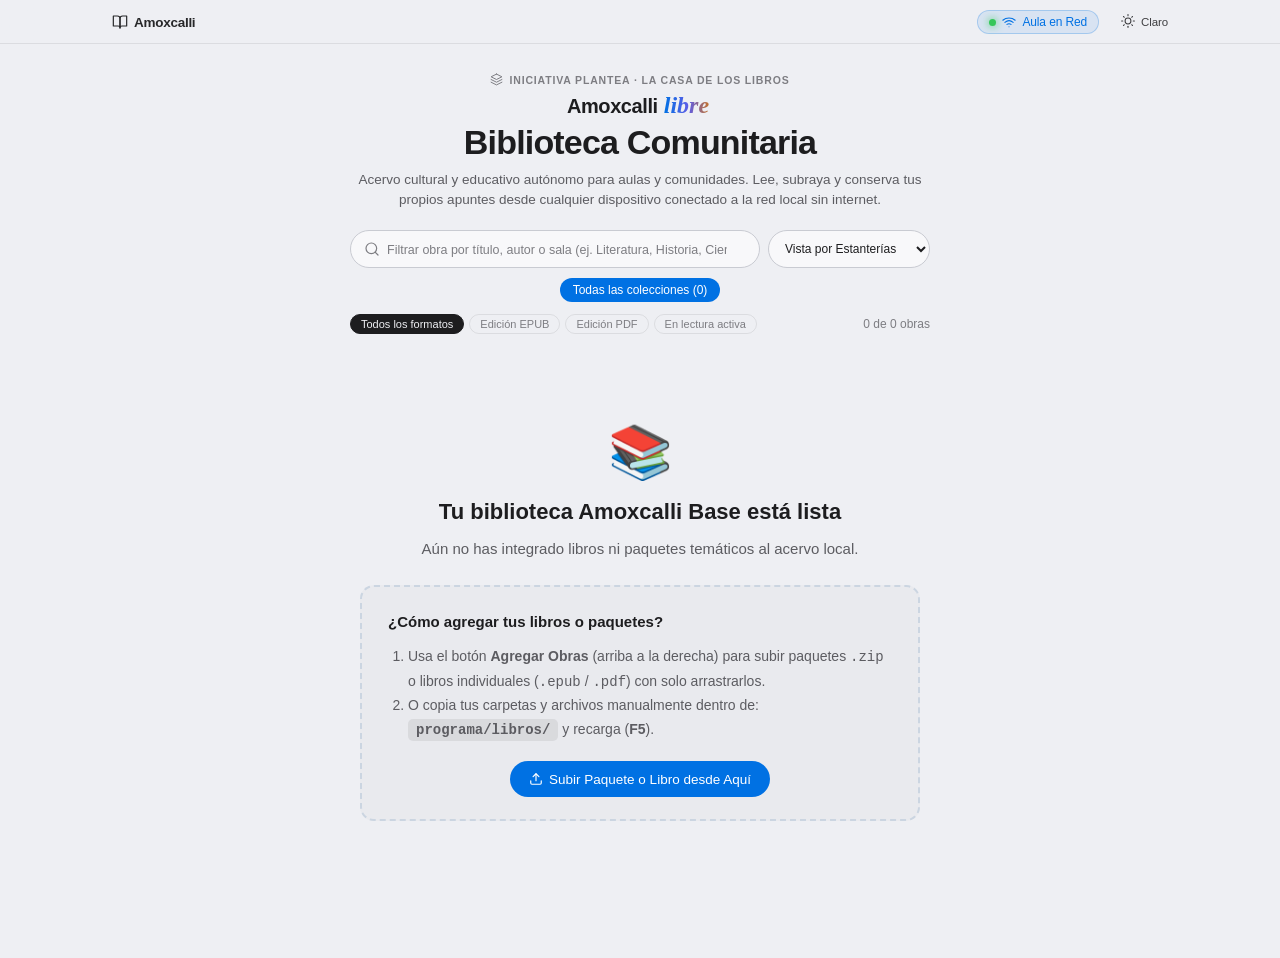
==== amoxcalli_base/programa/index.html @ e2c6e6ca "Inicializa Amoxcalli Base v1.2 con catalogo de 11 paquetes y 132 portadas" ====
<!DOCTYPE html>
<html lang="es" data-theme="light">
<head>
  <meta charset="UTF-8" />
  <meta name="viewport" content="width=device-width, initial-scale=1.0, viewport-fit=cover" />
  <title>Amoxcalli Libre — La Casa de los Libros · Iniciativa Plantea</title>
  <link rel="stylesheet" href="css/style.css" />
</head>
<body>

  <!-- Barra Superior Minimalista 44px (Ecosistema Visual Celer Libre) -->
  <header class="apple-global-nav">
    <div class="global-nav-inner">
      <div class="nav-left">
        <a href="index.html" class="nav-item nav-brand-logo" title="Amoxcalli Libre · La Casa de los Libros">
          <svg width="16" height="16" viewBox="0 0 24 24" fill="none" stroke="currentColor" stroke-width="1.8" stroke-linecap="round" stroke-linejoin="round">
            <path d="M2 3h6a4 4 0 0 1 4 4v14a3 3 0 0 0-3-3H2z"></path>
            <path d="M22 3h-6a4 4 0 0 0-4 4v14a3 3 0 0 1 3-3h7z"></path>
          </svg>
          <span>Amoxcalli</span>
        </a>
      </div>

      <div class="nav-right">
        <!-- Botón de Administración de Acervo (Exclusivo en Computadora del Maestro) -->
        <button id="btn-admin-acervo" class="nav-item nav-pill-admin" style="display: none;" title="Administrar e integrar libros o paquetes al acervo">
          <svg width="13" height="13" viewBox="0 0 24 24" fill="none" stroke="currentColor" stroke-width="2.2" stroke-linecap="round" stroke-linejoin="round">
            <line x1="12" y1="5" x2="12" y2="19"></line>
            <line x1="5" y1="12" x2="19" y2="12"></line>
          </svg>
          <span>Agregar Obras</span>
        </button>

        <!-- Píldora de Red de Aula Activa -->
        <button id="btn-compartir-lan" class="nav-item nav-pill-lan" title="Conectar celulares de alumnos por red Wi-Fi local">
          <span class="pulse-dot"></span>
          <svg width="14" height="14" viewBox="0 0 24 24" fill="none" stroke="currentColor" stroke-width="1.8" stroke-linecap="round" stroke-linejoin="round">
            <path d="M5 12.55a11 11 0 0 1 14.08 0"></path>
            <path d="M1.42 9a16 16 0 0 1 21.16 0"></path>
            <path d="M8.53 16.11a6 6 0 0 1 6.95 0"></path>
            <line x1="12" y1="20" x2="12.01" y2="20"></line>
          </svg>
          <span id="lan-ip-display">Aula en Red</span>
        </button>

        <!-- Selector de Ambiente (Claro / Códice / Oscuro) -->
        <button class="nav-item" id="btn-ciclar-tema-home" title="Alternar ambiente visual (Claro / Códice Cálido / Oscuro)">
          <span id="icono-tema-home"></span>
          <span id="texto-tema-home" style="font-size: 11.5px;">Claro</span>
        </button>
      </div>
    </div>
  </header>

  <main class="library-container">
    <!-- Encabezado Editorial Unificado con Celer Libre + Identidad Cultural -->
    <header class="library-header">
      <div class="library-cultural-kicker">
        <svg width="13" height="13" viewBox="0 0 24 24" fill="none" stroke="currentColor" stroke-width="1.8" stroke-linecap="round" stroke-linejoin="round">
          <polygon points="12 2 2 7 12 12 22 7 12 2"></polygon>
          <polyline points="2 17 12 22 22 17"></polyline>
          <polyline points="2 12 12 17 22 12"></polyline>
        </svg>
        <span>Iniciativa Plantea · La Casa de los Libros</span>
      </div>
      <div class="library-lockup">
        <span class="library-brand">Amoxcalli</span>
        <span class="library-script">libre</span>
      </div>
      <h1 class="library-headline">Biblioteca Comunitaria</h1>
      <p class="library-subline">
        Acervo cultural y educativo autónomo para aulas y comunidades. Lee, subraya y conserva tus propios apuntes desde cualquier dispositivo conectado a la red local sin internet.
      </p>
    </header>

    <!-- Barra de Búsqueda y Salas Culturales -->
    <section class="library-controls">
      <div class="search-row">
        <div class="library-search-box">
          <span class="library-search-icon">
            <svg width="16" height="16" viewBox="0 0 24 24" fill="none" stroke="currentColor" stroke-width="1.8" stroke-linecap="round" stroke-linejoin="round">
              <circle cx="11" cy="11" r="8"></circle>
              <line x1="21" y1="21" x2="16.65" y2="16.65"></line>
            </svg>
          </span>
          <input
            type="text"
            id="input-busqueda"
            class="library-search-input"
            placeholder="Filtrar obra por título, autor o sala (ej. Literatura, Historia, Ciencia, Filosofía)..."
            autocomplete="off"
          />
          <button id="btn-limpiar-busqueda" class="search-clear-btn" title="Limpiar búsqueda">
            <svg width="10" height="10" viewBox="0 0 24 24" fill="none" stroke="currentColor" stroke-width="2.5" stroke-linecap="round" stroke-linejoin="round">
              <line x1="18" y1="6" x2="6" y2="18"></line>
              <line x1="6" y1="6" x2="18" y2="18"></line>
            </svg>
          </button>
        </div>

        <select id="select-orden" class="sort-select" aria-label="Ordenar obras">
          <option value="coleccion">Vista por Estanterías</option>
          <option value="titulo">Ordenar: Título (A–Z)</option>
          <option value="autor">Ordenar: Autor (A–Z)</option>
          <option value="recientes">Leídos recientemente</option>
        </select>
      </div>

      <!-- Píldoras de Salas Culturales -->
      <div id="barra-colecciones" class="category-pills"></div>

      <!-- Subfiltros por formato y contador -->
      <div class="subfilter-row">
        <div class="format-pills">
          <button class="fmt-pill active" data-filter="todos">Todos los formatos</button>
          <button class="fmt-pill" data-filter="epub">Edición EPUB</button>
          <button class="fmt-pill" data-filter="pdf">Edición PDF</button>
          <button class="fmt-pill" data-filter="leyendo">En lectura activa</button>
        </div>
        <span id="contador-libros" class="shelf-count">Cargando acervo...</span>
      </div>
    </section>

    <!-- Estante de Lectura en Curso -->
    <section id="seccion-continuar" class="continue-section shelf-section">
      <div class="shelf-header">
        <div>
          <h2 class="shelf-title">
            <svg width="18" height="18" viewBox="0 0 24 24" fill="none" stroke="currentColor" stroke-width="1.8" stroke-linecap="round" stroke-linejoin="round">
              <path d="M19 21l-7-5-7 5V5a2 2 0 0 1 2-2h10a2 2 0 0 1 2 2z"></path>
            </svg>
            <span>Continuar Leyendo</span>
          </h2>
          <p class="shelf-subtitle">Retoma tus obras exactamente en la página o capítulo donde te quedaste en este dispositivo.</p>
        </div>
      </div>
      <div id="contenedor-continuar" class="books-grid"></div>
    </section>

    <!-- Estanterías Principales del Acervo -->
    <div id="contenedor-libros"></div>
  </main>

  <!-- Modal Compartir en Aula por Wi-Fi -->
  <div id="modal-compartir" class="modal-overlay">
    <div class="modal-content">
      <div class="modal-header">
        <h3 class="modal-title">
          <svg width="18" height="18" viewBox="0 0 24 24" fill="none" stroke="currentColor" stroke-width="1.8" stroke-linecap="round" stroke-linejoin="round">
            <path d="M5 12.55a11 11 0 0 1 14.08 0"></path>
            <path d="M1.42 9a16 16 0 0 1 21.16 0"></path>
            <path d="M8.53 16.11a6 6 0 0 1 6.95 0"></path>
            <line x1="12" y1="20" x2="12.01" y2="20"></line>
          </svg>
          <span>Servidor de Aula en Red Local</span>
        </h3>
        <button id="modal-close" class="modal-close" aria-label="Cerrar">
          <svg width="14" height="14" viewBox="0 0 24 24" fill="none" stroke="currentColor" stroke-width="2" stroke-linecap="round" stroke-linejoin="round">
            <line x1="18" y1="6" x2="6" y2="18"></line>
            <line x1="6" y1="6" x2="18" y2="18"></line>
          </svg>
        </button>
      </div>

      <p style="font-size: 13.5px; color: var(--text-secondary); margin-bottom: 14px; line-height: 1.5;">
        Cualquier estudiante o compañero conectado a la misma red Wi-Fi puede abrir el navegador de su celular o tableta e ingresar esta dirección:
      </p>

      <div style="background: var(--accent-soft); border: 1px solid var(--accent-border); padding: 16px; border-radius: 14px; text-align: center; margin-bottom: 16px;">
        <div id="modal-lan-url" style="font-size: 19px; font-weight: 600; font-family: ui-monospace, SFMono-Regular, Menlo, monospace; color: var(--accent); margin-bottom: 12px; word-break: break-all;">
          http://192.168.1.X:8080
        </div>
        <div style="display: flex; justify-content: center; margin-bottom: 12px;">
          <div id="modal-lan-qr" style="background: #ffffff; padding: 10px; border-radius: 12px; display: inline-flex; align-items: center; justify-content: center; box-shadow: 0 2px 8px rgba(0, 0, 0, 0.06); border: 1px solid rgba(0, 0, 0, 0.04); min-width: 140px; min-height: 140px; line-height: 0;"></div>
        </div>
        <button id="btn-copiar-url" class="sf-btn primary" style="height: 32px; padding: 0 16px;">
          <svg width="13" height="13" viewBox="0 0 24 24" fill="none" stroke="currentColor" stroke-width="1.8" stroke-linecap="round" stroke-linejoin="round">
            <rect x="9" y="9" width="13" height="13" rx="2" ry="2"></rect>
            <path d="M5 15H4a2 2 0 0 1-2-2V4a2 2 0 0 1 2-2h9a2 2 0 0 1 2 2v1"></path>
          </svg>
          <span>Copiar dirección de red</span>
        </button>
      </div>

      <div style="font-size: 12.5px; color: var(--text-secondary); line-height: 1.6;">
        <p style="font-weight: 600; color: var(--text-primary); margin-bottom: 4px;">Ventajas de Amoxcalli en comunidad:</p>
        <ul style="padding-left: 18px;">
          <li><strong>Cero consumo de datos móviles:</strong> Funciona 100% en la red local sin internet.</li>
          <li><strong>Subrayado independiente:</strong> 30 alumnos pueden leer y subrayar el mismo libro simultáneamente desde su propio celular.</li>
          <li><strong>Escalable a cientos de obras:</strong> Copia archivos <code>.epub</code> y <code>.pdf</code> en la carpeta <code>libros/</code> y recarga la página.</li>
        </ul>
      </div>
    </div>
  </div>

  <!-- Modal Administrar Acervo (Integrar Paquetes y Libros) -->
  <div id="modal-admin-acervo" class="modal-overlay">
    <div class="modal-content modal-admin-content">
      <div class="modal-header">
        <h3 class="modal-title">
          <svg width="18" height="18" viewBox="0 0 24 24" fill="none" stroke="currentColor" stroke-width="1.8" stroke-linecap="round" stroke-linejoin="round">
            <path d="M21 16V8a2 2 0 0 0-1-1.73l-7-4a2 2 0 0 0-2 0l-7 4A2 2 0 0 0 3 8v8a2 2 0 0 0 1 1.73l7 4a2 2 0 0 0 2 0l7-4A2 2 0 0 0 21 16z"></path>
            <polyline points="3.27 6.96 12 12.01 20.73 6.96"></polyline>
            <line x1="12" y1="22.08" x2="12" y2="12"></line>
          </svg>
          <span>Administrar Acervo de Amoxcalli</span>
        </h3>
        <button id="modal-admin-close" class="modal-close" aria-label="Cerrar">
          <svg width="14" height="14" viewBox="0 0 24 24" fill="none" stroke="currentColor" stroke-width="2" stroke-linecap="round" stroke-linejoin="round">
            <line x1="18" y1="6" x2="6" y2="18"></line>
            <line x1="6" y1="6" x2="18" y2="18"></line>
          </svg>
        </button>
      </div>

      <!-- Selector de Pestañas del Modal -->
      <div class="admin-tabs">
        <button class="admin-tab active" data-tab="tab-paquete">
          <span>📦 Integrar Paquete (.zip)</span>
        </button>
        <button class="admin-tab" data-tab="tab-individual">
          <span>📄 Subir Libro (.epub / .pdf)</span>
        </button>
        <button class="admin-tab" data-tab="tab-gestionar">
          <span>🗂️ Salas del Acervo</span>
        </button>
      </div>

      <!-- Mensaje de Estado / Alerta -->
      <div id="admin-status-box" class="admin-status-box" style="display: none;"></div>

      <!-- Pestaña 1: Subir Paquete Temático (.zip) -->
      <div id="tab-paquete" class="admin-tab-pane active">
        <p class="admin-tab-desc">
          Arrastra o selecciona el archivo <strong>.zip</strong> de cualquier paquete temático descargado (ej. <em>Paquete_01_Ciencia_Fisica_y_Cosmos.zip</em>). Amoxcalli lo descomprimirá y clasificará automáticamente en el acervo.
        </p>

        <div id="dropzone-paquete" class="admin-dropzone">
          <input type="file" id="file-paquete" accept=".zip" class="admin-file-hidden" />
          <div class="dropzone-icon">
            <svg width="38" height="38" viewBox="0 0 24 24" fill="none" stroke="currentColor" stroke-width="1.6" stroke-linecap="round" stroke-linejoin="round">
              <path d="M21 15v4a2 2 0 0 1-2 2H5a2 2 0 0 1-2-2v-4"></path>
              <polyline points="17 8 12 3 7 8"></polyline>
              <line x1="12" y1="3" x2="12" y2="15"></line>
            </svg>
          </div>
          <div class="dropzone-text">
            <strong>Arrastra tu paquete .zip aquí</strong>
            <span>o haz clic para buscarlo en tu computadora</span>
          </div>
          <div id="dropzone-paquete-info" class="dropzone-selected-info" style="display: none;"></div>
        </div>

        <div style="display: flex; justify-content: flex-end; margin-top: 16px;">
          <button id="btn-subir-paquete" class="sf-btn primary" disabled>
            <span>Integrar Paquete al Acervo</span>
          </button>
        </div>
      </div>

      <!-- Pestaña 2: Subir Libro Individual (.epub / .pdf) -->
      <div id="tab-individual" class="admin-tab-pane">
        <p class="admin-tab-desc">
          Agrega obras individuales en formato <strong>.epub</strong> o documentos en <strong>.pdf</strong>. Puedes asociarlas a una sala existente o inaugurar una nueva sala temática.
        </p>

        <div class="admin-form-group">
          <label class="admin-label">1. Archivo del libro (.epub o .pdf):</label>
          <input type="file" id="file-libro" accept=".epub,.pdf" class="admin-input-file" />
        </div>

        <div class="admin-form-group">
          <label class="admin-label">2. Portada acompañante (opcional, .jpg o .png):</label>
          <input type="file" id="file-portada" accept=".jpg,.jpeg,.png,.webp" class="admin-input-file" />
        </div>

        <div class="admin-form-group">
          <label class="admin-label">3. Asignar a Sala Temática:</label>
          <select id="select-sala-destino" class="admin-select">
            <option value="Acervo General">Acervo General</option>
            <option value="__NUEVA__">➕ Crear nueva sala temática...</option>
          </select>
          <input
            type="text"
            id="input-nueva-sala"
            class="admin-text-input"
            placeholder="Nombre de la nueva sala (ej. 07_Historia_de_Mexico)..."
            style="display: none; margin-top: 8px;"
          />
        </div>

        <div style="display: flex; justify-content: flex-end; margin-top: 16px;">
          <button id="btn-subir-libro" class="sf-btn primary" disabled>
            <span>Agregar Libro al Acervo</span>
          </button>
        </div>
      </div>

      <!-- Pestaña 3: Gestionar Salas y Retirar Obras -->
      <div id="tab-gestionar" class="admin-tab-pane">
        <p class="admin-tab-desc">
          Salas temáticas instaladas en este servidor local. Puedes retirar obras individuales o salas completas sin tocar archivos del sistema.
        </p>
        <div id="lista-gestion-salas" class="admin-salas-list">
          <div style="text-align: center; color: var(--text-tertiary); padding: 20px;">Cargando salas...</div>
        </div>
      </div>
    </div>
  </div>

  <div id="toast-global" class="toast-notice"></div>

  <script src="js/qrcode.min.js"></script>
  <script src="js/app.js"></script>
</body>
</html>
---- amoxcalli_base/programa/css/style.css ----
/* ============================================================================
   AMOXCALLI LIBRE · SISTEMA DE DISEÑO UNIFICADO CON CELER LIBRE
   Estética Apple Books & Apple HIG + Identidad Cultural "La Casa de los Libros"
   - Global Nav de 44px con translucidez (Frosted Glass / Vibrancy)
   - Tipografía San Francisco (UI) + New York / Georgia (Títulos y Lectura)
   - Iconografía 100% vectorial de línea fina (1.75px / 1.8px) — Cero emojis
   - Tres ambientes: Piedra Claro (#eeeff3), Códice Cálido (#efe8d8) y Oscuro OLED (#000000)
   ============================================================================ */

:root,
[data-theme="light"] {
  --bg-page: #eeeff3;
  --bg-workspace: #e6e7ec;
  --bg-card: #f8f8fa;
  --bg-card-hover: #ffffff;
  --bg-paper: #f7f7fa;
  --bg-shelf: #e4e5ea;
  --bg-nav: rgba(238, 239, 243, 0.85);
  --bg-sidebar: rgba(236, 237, 242, 0.90);
  --border-hairline: rgba(0, 0, 0, 0.08);
  --border-input: #c9cbd2;
  --text-primary: #1d1d1f;
  --text-secondary: #5c5c61;
  --text-tertiary: #7d7d82;
  --accent: #0071e3;
  --accent-hover: #0077ed;
  --accent-soft: rgba(0, 113, 227, 0.09);
  --accent-border: rgba(0, 113, 227, 0.24);
  --cultural-gold: #b45309;
  --card-shadow: 0 4px 18px rgba(0, 0, 0, 0.04);
  --card-shadow-hover: 0 12px 32px rgba(0, 0, 0, 0.08);
  --paper-shadow: 0 4px 20px rgba(0, 0, 0, 0.035), 0 24px 60px rgba(0, 0, 0, 0.045);
  --neon-yellow: #ffe600;
  --neon-green: #39ff14;
  --neon-pink: #ff007f;
  --spring: cubic-bezier(0.22, 1, 0.36, 1);
  --font-sans: -apple-system, BlinkMacSystemFont, "SF Pro Display", "SF Pro Text", "Inter", "Helvetica Neue", Arial, sans-serif;
  --font-serif: "New York", "Iowan Old Style", "Charter", "Georgia", serif;
}

/* Tema Códice Cálido (Identidad Cultural Amoxcalli / Apple Books Sepia) */
[data-theme="sepia"] {
  --bg-page: #efe8d8;
  --bg-workspace: #e8dfcc;
  --bg-card: #fbf7ee;
  --bg-card-hover: #fffdf9;
  --bg-paper: #fbf7ee;
  --bg-shelf: #e5dcc8;
  --bg-nav: rgba(239, 232, 216, 0.86);
  --bg-sidebar: rgba(244, 238, 225, 0.92);
  --border-hairline: rgba(60, 42, 20, 0.095);
  --border-input: #d5c8b4;
  --text-primary: #2c241b;
  --text-secondary: #6e5f4f;
  --text-tertiary: #8c7b68;
  --accent: #b45309;
  --accent-hover: #92400e;
  --accent-soft: rgba(180, 83, 9, 0.11);
  --accent-border: rgba(180, 83, 9, 0.28);
  --card-shadow: 0 4px 18px rgba(60, 42, 20, 0.05);
  --card-shadow-hover: 0 12px 30px rgba(60, 42, 20, 0.10);
  --paper-shadow: 0 4px 20px rgba(60, 42, 20, 0.05), 0 24px 60px rgba(60, 42, 20, 0.06);
}

/* Tema Oscuro OLED (Idéntico a Celer Libre Dark Mode) */
[data-theme="dark"] {
  --bg-page: #000000;
  --bg-workspace: #000000;
  --bg-card: #151517;
  --bg-card-hover: #1d1d20;
  --bg-paper: #151517;
  --bg-shelf: #111113;
  --bg-nav: rgba(18, 18, 20, 0.84);
  --bg-sidebar: rgba(22, 22, 24, 0.90);
  --border-hairline: rgba(255, 255, 255, 0.095);
  --border-input: #3a3a3c;
  --text-primary: #f5f5f7;
  --text-secondary: #a1a1a6;
  --text-tertiary: #6e6e73;
  --accent: #0071e3;
  --accent-hover: #2997ff;
  --accent-soft: rgba(41, 151, 255, 0.14);
  --accent-border: rgba(41, 151, 255, 0.32);
  --card-shadow: 0 6px 24px rgba(0, 0, 0, 0.48);
  --card-shadow-hover: 0 14px 36px rgba(0, 0, 0, 0.72);
  --paper-shadow: 0 8px 32px rgba(0, 0, 0, 0.65);
}

* {
  box-sizing: border-box;
  margin: 0;
  padding: 0;
  -webkit-tap-highlight-color: transparent;
}

html, body {
  min-height: 100%;
  background-color: var(--bg-page);
  color: var(--text-primary);
  font-family: var(--font-sans);
  -webkit-font-smoothing: antialiased;
  -moz-osx-font-smoothing: grayscale;
  transition: background-color 0.28s var(--spring), color 0.28s var(--spring);
}

svg {
  flex-shrink: 0;
}

/* ============================================================================
   1. BARRA SUPERIOR MINIMALISTA DE 44PX (APPLE GLOBAL NAV)
   ============================================================================ */
.apple-global-nav {
  position: sticky;
  top: 0;
  left: 0;
  right: 0;
  height: 44px;
  background: var(--bg-nav);
  backdrop-filter: saturate(180%) blur(20px);
  -webkit-backdrop-filter: saturate(180%) blur(20px);
  z-index: 100;
  border-bottom: 1px solid var(--border-hairline);
}

.global-nav-inner {
  max-width: 1120px;
  height: 44px;
  margin: 0 auto;
  padding: 0 24px;
  display: flex;
  align-items: center;
  justify-content: space-between;
  gap: 12px;
}

.nav-left,
.nav-right {
  display: flex;
  align-items: center;
  gap: 14px;
}

.nav-item {
  font-size: 12px;
  font-weight: 400;
  letter-spacing: -0.01em;
  color: var(--text-primary);
  opacity: 0.84;
  text-decoration: none;
  background: none;
  border: none;
  cursor: pointer;
  padding: 5px 8px;
  border-radius: 999px;
  transition: opacity 0.18s ease, background-color 0.18s ease;
  font-family: inherit;
  display: inline-flex;
  align-items: center;
  gap: 6px;
}

.nav-item:hover {
  opacity: 1;
  background: rgba(120, 120, 128, 0.09);
}

.nav-brand-logo {
  font-size: 13.5px;
  font-weight: 600;
  opacity: 0.95;
  letter-spacing: -0.02em;
}

.nav-pill-lan {
  background: var(--accent-soft);
  color: var(--accent);
  border: 1px solid var(--accent-border);
  font-weight: 500;
  padding: 4px 11px;
  opacity: 1;
}

.nav-pill-lan:hover {
  background: var(--accent);
  color: #ffffff;
}

.pulse-dot {
  width: 7px;
  height: 7px;
  background-color: #34c759;
  border-radius: 50%;
  box-shadow: 0 0 8px #34c759;
  display: inline-block;
}

/* ============================================================================
   2. ENCABEZADO EDITORIAL DE BIBLIOTECA (ESTILO CELER LIBRE + CULTURA)
   ============================================================================ */
.library-container {
  max-width: 1120px;
  margin: 0 auto;
  padding: 28px 24px 80px;
}

.library-header {
  text-align: center;
  margin-bottom: 20px;
}

.library-cultural-kicker {
  display: inline-flex;
  align-items: center;
  gap: 6px;
  font-size: 10.5px;
  font-weight: 600;
  letter-spacing: 0.08em;
  text-transform: uppercase;
  color: var(--text-tertiary);
  margin-bottom: 6px;
}

.library-lockup {
  display: flex;
  align-items: baseline;
  justify-content: center;
  gap: 6px;
  margin-bottom: 4px;
}

.library-brand {
  font-size: 20px;
  font-weight: 600;
  letter-spacing: -0.02em;
}

.library-script {
  font-family: "Snell Roundhand", "Apple Chancery", "Georgia", serif;
  font-style: italic;
  font-size: 24px;
  font-weight: 600;
  background: linear-gradient(90deg, #0071e3 0%, #5e5ce6 50%, #d97706 100%);
  -webkit-background-clip: text;
  -webkit-text-fill-color: transparent;
  padding-right: 4px;
}

.library-headline {
  font-size: 34px;
  font-weight: 600;
  letter-spacing: -0.024em;
  line-height: 1.15;
  margin-bottom: 8px;
}

.library-subline {
  font-size: 13.5px;
  color: var(--text-secondary);
  max-width: 580px;
  margin: 0 auto;
  line-height: 1.48;
}

/* ============================================================================
   3. CONTROLES DE BÚSQUEDA COMPACTOS (LOS LIBROS SON LOS PROTAGONISTAS)
   ============================================================================ */
.library-controls {
  max-width: 580px;
  margin: 0 auto 28px;
  display: flex;
  flex-direction: column;
  gap: 10px;
}

.search-row {
  display: flex;
  gap: 8px;
  align-items: center;
}

.library-search-box {
  position: relative;
  flex: 1;
  display: flex;
  align-items: center;
  height: 38px;
  background: var(--bg-card);
  border: 1px solid var(--border-input);
  border-radius: 999px;
  padding: 0 32px 0 36px;
  transition: border-color 0.16s ease, box-shadow 0.16s ease;
}

.library-search-box:focus-within {
  border-color: var(--accent);
  box-shadow: 0 0 0 3px var(--accent-soft);
}

.library-search-icon {
  position: absolute;
  left: 13px;
  color: var(--text-tertiary);
  display: flex;
  align-items: center;
}

.library-search-input {
  width: 100%;
  border: none;
  outline: none;
  background: transparent;
  font-size: 13px;
  color: var(--text-primary);
  font-family: inherit;
}

.library-search-input::placeholder {
  color: var(--text-tertiary);
  font-size: 12.5px;
}

.search-clear-btn {
  position: absolute;
  right: 10px;
  width: 18px;
  height: 18px;
  border-radius: 50%;
  border: none;
  background: var(--text-tertiary);
  color: var(--bg-card);
  display: none;
  align-items: center;
  justify-content: center;
  cursor: pointer;
  padding: 0;
}

.sort-select {
  height: 38px;
  padding: 0 12px;
  border-radius: 999px;
  border: 1px solid var(--border-input);
  background: var(--bg-card);
  color: var(--text-primary);
  font-size: 12px;
  font-weight: 500;
  font-family: inherit;
  outline: none;
  cursor: pointer;
}

.category-pills {
  display: flex;
  flex-wrap: wrap;
  justify-content: center;
  gap: 6px;
}

.cat-pill {
  display: inline-flex;
  align-items: center;
  gap: 5px;
  padding: 4px 12px;
  border-radius: 999px;
  border: 1px solid var(--border-hairline);
  background: var(--bg-card);
  color: var(--text-secondary);
  font-size: 12px;
  font-weight: 500;
  font-family: inherit;
  cursor: pointer;
  transition: all 0.15s var(--spring);
}

.cat-pill:hover {
  color: var(--text-primary);
}

.cat-pill.active {
  background: var(--accent);
  color: #ffffff;
  border-color: transparent;
}

.subfilter-row {
  display: flex;
  align-items: center;
  justify-content: space-between;
  flex-wrap: wrap;
  gap: 8px;
  padding-top: 2px;
}

.format-pills {
  display: flex;
  gap: 5px;
}

.fmt-pill {
  padding: 3px 10px;
  border-radius: 999px;
  border: 1px solid var(--border-hairline);
  background: transparent;
  color: var(--text-tertiary);
  font-size: 11px;
  font-weight: 500;
  font-family: inherit;
  cursor: pointer;
  transition: all 0.15s ease;
}

.fmt-pill.active,
.fmt-pill:hover {
  background: var(--text-primary);
  color: var(--bg-page);
  border-color: var(--text-primary);
}

/* ============================================================================
   4. ESTANTERÍAS Y TARJETAS DE LIBROS (ESTILO APPLE BOOKS DE CELER LIBRE)
   ============================================================================ */
.continue-section {
  margin-bottom: 40px;
  display: none;
}

.continue-section.visible {
  display: block;
}

.shelf-section {
  margin-bottom: 46px;
}

.shelf-header {
  margin-bottom: 18px;
  padding-bottom: 11px;
  border-bottom: 1px solid var(--border-hairline);
  display: flex;
  align-items: baseline;
  justify-content: space-between;
  gap: 12px;
  flex-wrap: wrap;
}

.shelf-title {
  font-size: 21px;
  font-weight: 600;
  letter-spacing: -0.018em;
  color: var(--text-primary);
  display: flex;
  align-items: center;
  gap: 8px;
}

.shelf-subtitle {
  font-size: 13px;
  color: var(--text-secondary);
  margin-top: 2px;
}

.shelf-count {
  font-size: 12px;
  font-weight: 500;
  color: var(--text-tertiary);
}

.books-grid {
  display: grid;
  grid-template-columns: repeat(auto-fill, minmax(210px, 1fr));
  gap: 20px;
}

.book-card {
  background: var(--bg-card);
  border: 1px solid var(--border-hairline);
  border-radius: 16px;
  padding: 14px 14px 12px;
  display: flex;
  flex-direction: column;
  justify-content: space-between;
  gap: 12px;
  box-shadow: var(--card-shadow);
  transition: transform 0.24s var(--spring), box-shadow 0.24s var(--spring), background-color 0.2s ease;
  text-decoration: none;
  color: inherit;
  position: relative;
  overflow: hidden;
}

.book-card:hover {
  transform: translateY(-4px);
  background: var(--bg-card-hover);
  box-shadow: var(--card-shadow-hover);
}

.book-card-main-link {
  text-decoration: none;
  color: inherit;
  display: flex;
  flex-direction: column;
  gap: 12px;
  flex: 1;
}

/* ============================================================================
   PORTADA DE LIBRO (LOS LIBROS COMO PROTAGONISTAS VISUALES)
   ============================================================================ */
.book-cover-wrap {
  position: relative;
  width: 100%;
  aspect-ratio: 1 / 1.40;
  border-radius: 8px;
  overflow: hidden;
  background: var(--bg-shelf);
  box-shadow: 0 4px 16px rgba(0, 0, 0, 0.08), 0 1px 3px rgba(0, 0, 0, 0.05);
  transition: transform 0.26s var(--spring), box-shadow 0.26s var(--spring);
  display: flex;
  align-items: center;
  justify-content: center;
}

[data-theme="dark"] .book-cover-wrap {
  box-shadow: 0 6px 20px rgba(0, 0, 0, 0.65);
}

.book-card:hover .book-cover-wrap {
  transform: translateY(-3px) scale(1.015);
  box-shadow: 0 12px 28px rgba(0, 0, 0, 0.16);
}

[data-theme="dark"] .book-card:hover .book-cover-wrap {
  box-shadow: 0 14px 34px rgba(0, 0, 0, 0.85);
}

/* Sombra y pliegue de lomo de libro encuadernado */
.book-spine-crease {
  position: absolute;
  top: 0;
  left: 0;
  bottom: 0;
  width: 16px;
  background: linear-gradient(
    to right,
    rgba(0, 0, 0, 0.24) 0%,
    rgba(255, 255, 255, 0.12) 10%,
    rgba(0, 0, 0, 0.08) 22%,
    transparent 100%
  );
  pointer-events: none;
  z-index: 5;
}

/* Imagen de portada real (cuando existe) */
.book-cover-img {
  width: 100%;
  height: 100%;
  object-fit: cover;
  display: block;
  z-index: 2;
  opacity: 0;
  transition: opacity 0.25s ease;
}

.book-cover-img.loaded {
  opacity: 1;
}

/* Tapa editorial tipográfica cuando el libro no tiene imagen */
.book-cover-fallback {
  position: absolute;
  inset: 0;
  background: linear-gradient(145deg, var(--bg-card) 0%, var(--bg-shelf) 100%);
  border-left: 5px solid var(--fallback-accent, var(--accent));
  padding: 12px 10px;
  display: flex;
  flex-direction: column;
  justify-content: space-between;
  z-index: 1;
}

.fallback-frame {
  height: 100%;
  border: 1px solid var(--border-hairline);
  border-radius: 4px;
  padding: 10px 8px;
  display: flex;
  flex-direction: column;
  justify-content: space-between;
  text-align: center;
}

.fallback-kicker {
  font-size: 8.5px;
  font-weight: 750;
  letter-spacing: 0.08em;
  text-transform: uppercase;
  color: var(--fallback-accent, var(--accent));
}

.fallback-title {
  font-family: var(--font-serif);
  font-size: 13px;
  font-weight: 600;
  line-height: 1.28;
  color: var(--text-primary);
  display: -webkit-box;
  -webkit-line-clamp: 4;
  -webkit-box-orient: vertical;
  overflow: hidden;
  margin: 4px 0;
}

.fallback-author {
  font-size: 10px;
  color: var(--text-secondary);
  white-space: nowrap;
  overflow: hidden;
  text-overflow: ellipsis;
}

.fallback-ornament {
  color: var(--text-tertiary);
  opacity: 0.4;
  display: flex;
  justify-content: center;
}

/* Información de la Obra debajo de la Portada */
.book-info-wrap {
  display: flex;
  flex-direction: column;
  gap: 5px;
}

.book-badge-row {
  display: flex;
  align-items: center;
  justify-content: space-between;
  gap: 6px;
}

.book-code-badge {
  display: inline-flex;
  align-items: center;
  gap: 4px;
  font-size: 10px;
  font-weight: 700;
  letter-spacing: 0.03em;
  text-transform: uppercase;
  color: var(--spine-color, var(--accent));
  background: var(--accent-soft);
  padding: 2.5px 7px;
  border-radius: 5px;
  white-space: nowrap;
  overflow: hidden;
  text-overflow: ellipsis;
  max-width: 170px;
}

.book-open-arrow {
  color: var(--text-tertiary);
  transition: transform 0.18s ease, color 0.18s ease;
}

.book-card:hover .book-open-arrow {
  transform: translateX(2px);
  color: var(--accent);
}

.book-title {
  font-family: var(--font-serif);
  font-size: 15.5px;
  font-weight: 600;
  line-height: 1.3;
  color: var(--text-primary);
  letter-spacing: -0.01em;
  display: -webkit-box;
  -webkit-line-clamp: 2;
  -webkit-box-orient: vertical;
  overflow: hidden;
}

.book-author {
  font-size: 12px;
  color: var(--text-secondary);
  display: -webkit-box;
  -webkit-line-clamp: 1;
  -webkit-box-orient: vertical;
  overflow: hidden;
}

.reading-progress-pill {
  display: inline-flex;
  align-items: center;
  gap: 4px;
  font-size: 10.5px;
  font-weight: 600;
  color: #28a745;
  background: rgba(52, 199, 89, 0.12);
  padding: 2.5px 7px;
  border-radius: 5px;
  width: fit-content;
  margin-top: 2px;
}

.book-card-footer {
  display: flex;
  align-items: center;
  justify-content: space-between;
  font-size: 11px;
  color: var(--text-tertiary);
  padding-top: 8px;
  border-top: 1px solid var(--border-hairline);
}

.card-download-link {
  display: inline-flex;
  align-items: center;
  gap: 4px;
  color: var(--text-tertiary);
  text-decoration: none;
  font-weight: 500;
  padding: 3px 7px;
  border-radius: 6px;
  transition: color 0.15s ease, background-color 0.15s ease;
}

.card-download-link:hover {
  color: var(--accent);
  background: var(--accent-soft);
}

/* ============================================================================
   5. VISOR DE LECTURA UNIFICADO (ESTILO LIBRO.HTML DE CELER LIBRE)
   ============================================================================ */
.viewer-layout {
  display: flex;
  flex-direction: column;
  height: 100vh;
  overflow: hidden;
  background-color: var(--bg-workspace);
}

.floating-toolbar {
  min-height: 44px;
  padding: 4px 18px;
  background: var(--bg-nav);
  backdrop-filter: saturate(180%) blur(20px);
  -webkit-backdrop-filter: saturate(180%) blur(20px);
  border-bottom: 1px solid var(--border-hairline);
  display: flex;
  align-items: center;
  justify-content: space-between;
  gap: 10px;
  z-index: 60;
  flex-shrink: 0;
  flex-wrap: wrap;
}

.toolbar-left,
.toolbar-right {
  display: flex;
  align-items: center;
  gap: 5px;
  flex-wrap: wrap;
}

.toolbar-center {
  flex: 1;
  text-align: center;
  min-width: 140px;
  padding: 0 8px;
}

.toolbar-book-crumb {
  font-size: 12px;
  font-weight: 500;
  color: var(--text-primary);
  white-space: nowrap;
  overflow: hidden;
  text-overflow: ellipsis;
}

.toolbar-pos-sub {
  font-size: 10.5px;
  color: var(--text-tertiary);
  display: block;
}

/* Botones SF (Estilo Apple Global Nav de Celer Libre) */
.sf-btn {
  display: inline-flex;
  align-items: center;
  justify-content: center;
  gap: 5px;
  height: 29px;
  padding: 0 10px;
  border-radius: 999px;
  border: 1px solid transparent;
  background: transparent;
  color: var(--text-primary);
  font-size: 12px;
  font-weight: 400;
  font-family: inherit;
  cursor: pointer;
  transition: all 0.16s var(--spring);
  user-select: none;
  white-space: nowrap;
  text-decoration: none;
  opacity: 0.86;
}

.sf-btn:hover:not(:disabled) {
  opacity: 1;
  background: rgba(120, 120, 128, 0.11);
}

.sf-btn.primary {
  background: var(--accent);
  color: #ffffff;
  font-weight: 500;
  padding: 0 12px;
  opacity: 1;
}

.sf-btn.primary:hover {
  background: var(--accent-hover);
}

.sf-btn.subtle-outline {
  border-color: var(--border-hairline);
  background: var(--bg-card);
}

/* Paleta Neón Minimalista e Integrada */
.neon-palette {
  display: inline-flex;
  align-items: center;
  gap: 5px;
  background: var(--bg-card);
  padding: 3px 7px;
  border-radius: 999px;
  border: 1px solid var(--border-hairline);
}

.neon-dot {
  width: 16px;
  height: 16px;
  border-radius: 50%;
  border: 1.5px solid transparent;
  cursor: pointer;
  transition: transform 0.15s ease, border-color 0.15s ease;
}

.neon-dot:hover,
.neon-dot.active {
  transform: scale(1.18);
  border-color: var(--text-primary);
}

.neon-dot.yellow { background: var(--neon-yellow); }
.neon-dot.green { background: var(--neon-green); }
.neon-dot.pink { background: var(--neon-pink); }

/* Popover de Apariencia Tipográfica (Aa - Idéntico a Celer Libre) */
.appearance-wrap {
  position: relative;
}

.appearance-popover {
  position: absolute;
  top: 36px;
  right: 0;
  width: 248px;
  background: var(--bg-nav);
  backdrop-filter: saturate(200%) blur(30px);
  -webkit-backdrop-filter: saturate(200%) blur(30px);
  border: 1px solid var(--border-hairline);
  border-radius: 16px;
  padding: 14px;
  box-shadow: 0 16px 40px rgba(0, 0, 0, 0.18);
  display: none;
  flex-direction: column;
  gap: 10px;
  z-index: 120;
}

.appearance-popover.open {
  display: flex;
}

.pop-row {
  display: flex;
  gap: 6px;
}

.pop-seg-btn {
  flex: 1;
  height: 32px;
  border-radius: 8px;
  border: 1px solid var(--border-hairline);
  background: var(--bg-paper);
  color: var(--text-primary);
  font-size: 12px;
  font-weight: 500;
  cursor: pointer;
  font-family: inherit;
  transition: all 0.14s ease;
}

.pop-seg-btn:hover {
  border-color: var(--accent);
}

.theme-swatch-row {
  display: flex;
  gap: 8px;
  justify-content: space-between;
}

.theme-swatch {
  flex: 1;
  height: 34px;
  border-radius: 9px;
  border: 1.5px solid var(--border-hairline);
  cursor: pointer;
  font-size: 11px;
  font-weight: 600;
  font-family: inherit;
  display: flex;
  align-items: center;
  justify-content: center;
}

.theme-swatch.light { background: #ffffff; color: #1d1d1f; }
.theme-swatch.sepia { background: #fbf7ee; color: #2c241b; }
.theme-swatch.dark  { background: #1c1c1e; color: #f5f5f7; }
.theme-swatch.active {
  border-color: var(--accent);
  box-shadow: 0 0 0 2px var(--accent-soft);
}

/* Lienzo de Hoja Editorial */
.viewer-content-area {
  display: flex;
  flex: 1;
  overflow: hidden;
  position: relative;
}

.viewer-frame-container {
  flex: 1;
  height: 100%;
  overflow-y: auto;
  padding: 28px 20px 72px;
  display: flex;
  flex-direction: column;
  align-items: center;
}

.reader-canvas {
  max-width: 780px;
  width: 100%;
  background: var(--bg-paper);
  border: 1px solid var(--border-hairline);
  border-radius: 18px;
  padding: 48px 52px;
  line-height: 1.82;
  font-family: var(--font-serif);
  font-size: 17px;
  box-shadow: var(--paper-shadow);
  color: var(--text-primary);
  user-select: text;
  -webkit-user-select: text;
  transition: font-size 0.15s ease, background-color 0.25s ease;
}

.reader-canvas.font-sans {
  font-family: var(--font-sans);
}

.reader-canvas img {
  max-width: 100%;
  height: auto;
  border-radius: 10px;
  margin: 18px auto;
  display: block;
}

.reader-heading {
  font-family: var(--font-sans);
  font-size: 1.22em;
  font-weight: 650;
  letter-spacing: -0.015em;
  color: var(--text-primary);
  margin: 24px 0 12px;
  border-bottom: 1px solid var(--border-hairline);
  padding-bottom: 6px;
}

.reader-paragraph {
  margin-bottom: 1.18em;
  text-align: justify;
}

.reader-list-item {
  padding-left: 18px;
  margin-bottom: 0.7em;
}

.empty-page-notice {
  text-align: center;
  padding: 48px 24px;
  color: var(--text-secondary);
  border: 1px dashed var(--border-hairline);
  border-radius: 12px;
  font-family: var(--font-sans);
}

.native-pdf-frame {
  width: 100%;
  max-width: 960px;
  height: 78vh;
  border: 1px solid var(--border-hairline);
  border-radius: 16px;
  background: #fff;
}

/* Subrayados Neón Interactivos (con capacidad de Desubrayar al hacer clic) */
mark.hl-neon-yellow,
mark.hl-neon-green,
mark.hl-neon-pink {
  border-radius: 4px;
  padding: 1px 4px;
  cursor: pointer;
  position: relative;
  transition: opacity 0.15s ease, filter 0.15s ease;
}

mark.hl-neon-yellow {
  background-color: var(--neon-yellow) !important;
  color: #111111 !important;
}

mark.hl-neon-green {
  background-color: var(--neon-green) !important;
  color: #111111 !important;
}

mark.hl-neon-pink {
  background-color: var(--neon-pink) !important;
  color: #ffffff !important;
}

mark.hl-neon-yellow:hover,
mark.hl-neon-green:hover,
mark.hl-neon-pink:hover {
  opacity: 0.75;
  text-decoration: line-through;
}

/* Controles de Navegación Fijos Arriba a la Izquierda (junto a Amoxcalli) */
.toolbar-sep {
  width: 1px;
  height: 18px;
  background: var(--border-hairline);
  margin: 0 3px;
  flex-shrink: 0;
}

.toolbar-nav-controls {
  display: inline-flex;
  align-items: center;
  gap: 5px;
  flex-wrap: nowrap;
  min-width: 0;
}

.nav-step-btn {
  height: 29px;
  padding: 0 11px;
  flex-shrink: 0;
  font-weight: 500;
}

.sf-btn:disabled {
  opacity: 0.35;
  cursor: not-allowed;
  pointer-events: none;
}

.nav-jump-group {
  display: inline-flex;
  align-items: center;
  justify-content: center;
  gap: 6px;
  background: var(--bg-card);
  padding: 0 10px;
  height: 29px;
  border-radius: 999px;
  border: 1px solid var(--border-hairline);
  min-width: 90px;
  max-width: 210px;
  overflow: hidden;
}

.jump-select,
.jump-input {
  background: transparent;
  color: var(--text-primary);
  border: none;
  font-size: 12px;
  font-weight: 500;
  font-family: inherit;
  outline: none;
}

.jump-select {
  width: 100%;
  min-width: 0;
  max-width: 100%;
  overflow: hidden;
  text-overflow: ellipsis;
  white-space: nowrap;
  cursor: pointer;
}

.jump-input {
  width: 48px;
  text-align: center;
  border: 1px solid var(--border-hairline);
  border-radius: 6px;
  padding: 1px 5px;
  background: var(--bg-page);
}

/* Panel Lateral de Divisores y Subrayados (Frosted Glass) */
.viewer-sidebar {
  width: 330px;
  background: var(--bg-sidebar);
  backdrop-filter: saturate(190%) blur(28px);
  -webkit-backdrop-filter: saturate(190%) blur(28px);
  border-left: 1px solid var(--border-hairline);
  display: flex;
  flex-direction: column;
  z-index: 50;
}

.viewer-sidebar.hidden {
  display: none;
}

.sidebar-header {
  padding: 14px 16px;
  border-bottom: 1px solid var(--border-hairline);
  font-weight: 600;
  font-size: 13px;
  display: flex;
  justify-content: space-between;
  align-items: center;
}

.sidebar-body {
  flex: 1;
  overflow-y: auto;
  padding: 14px;
  display: flex;
  flex-direction: column;
  gap: 14px;
}

.sidebar-section-kicker {
  font-size: 10.5px;
  font-weight: 700;
  color: var(--text-tertiary);
  margin-bottom: 8px;
  text-transform: uppercase;
  letter-spacing: 0.06em;
}

.sidebar-footer {
  padding: 12px 14px;
  border-top: 1px solid var(--border-hairline);
}

.annotation-item {
  background: var(--bg-card);
  border: 1px solid var(--border-hairline);
  border-radius: 12px;
  padding: 10px 12px;
  font-size: 12.5px;
  cursor: pointer;
  transition: border-color 0.15s ease, transform 0.15s ease;
  margin-bottom: 8px;
}

.annotation-item:hover {
  border-color: var(--accent);
  transform: translateY(-1px);
}

.annotation-meta {
  display: flex;
  justify-content: space-between;
  align-items: center;
  font-size: 11px;
  color: var(--text-tertiary);
  margin-bottom: 4px;
}

.btn-delete-ann {
  background: none;
  border: none;
  color: var(--text-tertiary);
  cursor: pointer;
  padding: 3px;
  border-radius: 6px;
  display: inline-flex;
  align-items: center;
}

.btn-delete-ann:hover {
  color: #ff3b30;
  background: rgba(255, 59, 48, 0.1);
}

.annotation-text {
  font-family: var(--font-serif);
  font-style: italic;
  color: var(--text-secondary);
  word-break: break-word;
  line-height: 1.45;
}

/* Modal Minimalista Estilo Apple HIG */
.modal-overlay {
  position: fixed;
  inset: 0;
  background: rgba(0, 0, 0, 0.45);
  backdrop-filter: blur(8px);
  -webkit-backdrop-filter: blur(8px);
  display: none;
  align-items: center;
  justify-content: center;
  z-index: 1000;
  padding: 20px;
}

.modal-content {
  background: var(--bg-card);
  border: 1px solid var(--border-hairline);
  border-radius: 20px;
  max-width: 460px;
  width: 100%;
  padding: 26px;
  max-height: 90vh;
  overflow-y: auto;
  box-shadow: 0 20px 50px rgba(0, 0, 0, 0.25);
}

.modal-header {
  display: flex;
  justify-content: space-between;
  align-items: center;
  margin-bottom: 14px;
}

.modal-title {
  font-size: 17px;
  font-weight: 600;
  letter-spacing: -0.015em;
  display: flex;
  align-items: center;
  gap: 8px;
}

.modal-close {
  background: rgba(120, 120, 128, 0.12);
  border: none;
  width: 26px;
  height: 26px;
  border-radius: 50%;
  color: var(--text-secondary);
  cursor: pointer;
  display: inline-flex;
  align-items: center;
  justify-content: center;
}

/* Notificación Toast Flotante */
.toast-notice {
  position: fixed;
  bottom: 24px;
  left: 50%;
  transform: translateX(-50%);
  background: var(--bg-nav);
  backdrop-filter: saturate(180%) blur(20px);
  -webkit-backdrop-filter: saturate(180%) blur(20px);
  color: var(--text-primary);
  border: 1px solid var(--border-hairline);
  padding: 9px 18px;
  border-radius: 999px;
  box-shadow: 0 10px 30px rgba(0, 0, 0, 0.18);
  font-size: 12.5px;
  font-weight: 500;
  z-index: 2000;
  display: none;
}

@media (max-width: 768px) {
  .library-container {
    padding: 22px 14px 64px;
  }
  .library-headline {
    font-size: 28px;
  }
  .library-subline {
    font-size: 13px;
  }
  .books-grid {
    grid-template-columns: repeat(auto-fill, minmax(145px, 1fr));
    gap: 12px;
  }
  .book-card {
    padding: 10px 10px 10px;
    border-radius: 14px;
    gap: 8px;
  }
  .fallback-title {
    font-size: 11px;
    -webkit-line-clamp: 3;
  }
  .book-title {
    font-size: 13.5px;
  }
  .book-author {
    font-size: 11px;
  }
  .search-row {
    flex-direction: row;
    gap: 6px;
  }
  .viewer-frame-container {
    padding: 14px 12px 56px;
  }
  .toolbar-left {
    flex-wrap: nowrap;
    min-width: 0;
  }
  .toolbar-nav-controls {
    gap: 4px;
    min-width: 0;
    flex: 1;
  }
  .nav-step-btn {
    height: 28px;
    padding: 0 9px;
    font-size: 11px;
  }
  .nav-jump-group {
    height: 28px;
    padding: 0 8px;
    min-width: 64px;
    max-width: 145px;
  }
  .jump-select {
    font-size: 11px;
  }
  .reader-canvas {
    padding: 24px 16px;
    border-radius: 12px;
  }
  .sf-btn span.btn-label {
    display: none;
  }
  .viewer-sidebar {
    position: absolute;
    right: 0;
    top: 44px;
    bottom: 0;
    width: 100%;
    max-width: 320px;
    box-shadow: -8px 0 28px rgba(0, 0, 0, 0.35);
  }
}

/* ==========================================================================
   MÓDULO DE ADMINISTRACIÓN INTERNA DEL ACERVO (AMOXCALLI BASE)
   ========================================================================== */

.nav-pill-admin {
  background: var(--accent-soft, rgba(16, 185, 129, 0.1));
  color: var(--accent, #059669);
  border: 1px solid var(--accent-border, rgba(16, 185, 129, 0.25));
  font-weight: 600;
  font-size: 11.5px;
  border-radius: 980px;
  padding: 0 11px;
  height: 26px;
  display: inline-flex;
  align-items: center;
  gap: 5px;
  cursor: pointer;
  transition: all 0.16s ease;
}

.nav-pill-admin:hover {
  background: var(--accent, #059669);
  color: #ffffff;
  border-color: var(--accent, #059669);
  transform: translateY(-0.5px);
}

.modal-admin-content {
  max-width: 580px;
  width: 100%;
}

.admin-tabs {
  display: flex;
  gap: 4px;
  background: var(--bg-surface-secondary, rgba(0, 0, 0, 0.04));
  padding: 4px;
  border-radius: 10px;
  margin-bottom: 16px;
}

.admin-tab {
  flex: 1;
  background: none;
  border: none;
  padding: 8px 12px;
  font-size: 12.5px;
  font-weight: 500;
  color: var(--text-secondary);
  border-radius: 7px;
  cursor: pointer;
  transition: all 0.15s ease;
  text-align: center;
}

.admin-tab:hover {
  color: var(--text-primary);
}

.admin-tab.active {
  background: var(--bg-surface, #ffffff);
  color: var(--accent, #059669);
  font-weight: 600;
  box-shadow: 0 1px 3px rgba(0, 0, 0, 0.08);
}

.admin-tab-desc {
  font-size: 13.5px;
  color: var(--text-secondary);
  line-height: 1.55;
  margin-bottom: 16px;
}

.admin-tab-pane {
  display: none;
}

.admin-tab-pane.active {
  display: block;
}

.admin-dropzone {
  border: 2px dashed var(--border-color, #cbd5e1);
  border-radius: 14px;
  padding: 32px 20px;
  text-align: center;
  cursor: pointer;
  transition: all 0.2s ease;
  background: var(--bg-surface-secondary, rgba(0, 0, 0, 0.02));
  position: relative;
}

.admin-dropzone:hover,
.admin-dropzone.dragover {
  border-color: var(--accent, #059669);
  background: var(--accent-soft, rgba(16, 185, 129, 0.06));
  transform: scale(1.005);
}

.dropzone-icon {
  color: var(--accent, #059669);
  margin-bottom: 10px;
}

.dropzone-text {
  display: flex;
  flex-direction: column;
  gap: 4px;
  font-size: 14px;
  color: var(--text-secondary);
}

.dropzone-text strong {
  font-size: 15px;
  color: var(--text-primary);
}

.admin-file-hidden {
  display: none;
}

.dropzone-selected-info {
  margin-top: 14px;
  padding: 8px 14px;
  background: var(--bg-surface, #ffffff);
  border: 1px solid var(--border-color, #e2e8f0);
  border-radius: 8px;
  font-size: 13px;
  font-weight: 500;
  color: var(--accent, #059669);
  display: inline-block;
}

.admin-form-group {
  margin-bottom: 14px;
}

.admin-label {
  display: block;
  font-size: 12.5px;
  font-weight: 600;
  color: var(--text-primary);
  margin-bottom: 6px;
}

.admin-input-file,
.admin-select,
.admin-text-input {
  width: 100%;
  box-sizing: border-box;
  padding: 8px 12px;
  border: 1px solid var(--border-color, #cbd5e1);
  border-radius: 8px;
  background: var(--bg-surface, #ffffff);
  color: var(--text-primary);
  font-size: 13.5px;
  font-family: inherit;
  outline: none;
  transition: border-color 0.15s ease;
}

.admin-select:focus,
.admin-text-input:focus {
  border-color: var(--accent, #059669);
  box-shadow: 0 0 0 3px var(--accent-soft, rgba(16, 185, 129, 0.15));
}

.admin-status-box {
  padding: 10px 14px;
  border-radius: 8px;
  font-size: 13px;
  line-height: 1.45;
  margin-bottom: 14px;
  font-weight: 500;
}

.admin-status-box.success {
  background: #ecfdf5;
  color: #065f46;
  border: 1px solid #a7f3d0;
}

.admin-status-box.error {
  background: #fef2f2;
  color: #991b1b;
  border: 1px solid #fecaca;
}

.admin-status-box.loading {
  background: #eff6ff;
  color: #1e40af;
  border: 1px solid #bfdbfe;
}

.admin-salas-list {
  max-height: 320px;
  overflow-y: auto;
  display: flex;
  flex-direction: column;
  gap: 8px;
  padding-right: 4px;
}

.admin-sala-item {
  display: flex;
  align-items: center;
  justify-content: space-between;
  padding: 10px 14px;
  background: var(--bg-surface-secondary, rgba(0, 0, 0, 0.02));
  border: 1px solid var(--border-color, #e2e8f0);
  border-radius: 10px;
}

.admin-sala-item-left {
  display: flex;
  flex-direction: column;
  gap: 2px;
}

.admin-sala-title {
  font-size: 14px;
  font-weight: 600;
  color: var(--text-primary);
}

.admin-sala-sub {
  font-size: 12px;
  color: var(--text-secondary);
}

.admin-btn-delete {
  background: #fee2e2;
  color: #dc2626;
  border: 1px solid #fca5a5;
  padding: 4px 10px;
  border-radius: 6px;
  font-size: 11.5px;
  font-weight: 600;
  cursor: pointer;
  transition: all 0.15s ease;
}

.admin-btn-delete:hover {
  background: #dc2626;
  color: #ffffff;
}
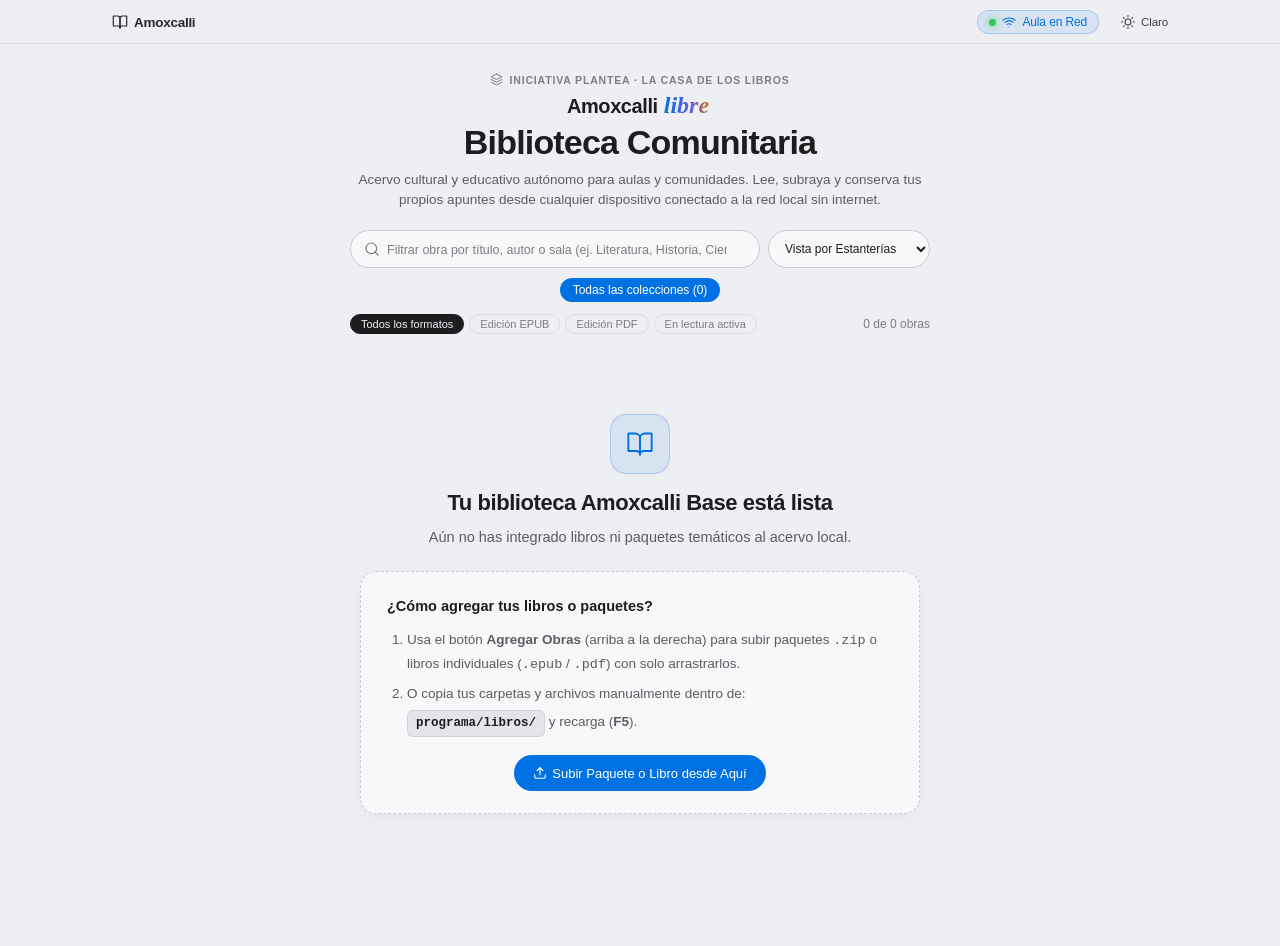
==== commit 11e14229: "Amoxcalli v1.2.1: fix modal contrast, unify fine-line SVG icons, update manifest" ====
--- a/amoxcalli_base/programa/index.html
+++ b/amoxcalli_base/programa/index.html
@@ -24,7 +24,7 @@
       <div class="nav-right">
         <!-- Botón de Administración de Acervo (Exclusivo en Computadora del Maestro) -->
         <button id="btn-admin-acervo" class="nav-item nav-pill-admin" style="display: none;" title="Administrar e integrar libros o paquetes al acervo">
-          <svg width="13" height="13" viewBox="0 0 24 24" fill="none" stroke="currentColor" stroke-width="2.2" stroke-linecap="round" stroke-linejoin="round">
+          <svg width="13" height="13" viewBox="0 0 24 24" fill="none" stroke="currentColor" stroke-width="2" stroke-linecap="round" stroke-linejoin="round" aria-hidden="true">
             <line x1="12" y1="5" x2="12" y2="19"></line>
             <line x1="5" y1="12" x2="19" y2="12"></line>
           </svg>
@@ -216,13 +216,28 @@
       <!-- Selector de Pestañas del Modal -->
       <div class="admin-tabs">
         <button class="admin-tab active" data-tab="tab-paquete">
-          <span>📦 Integrar Paquete (.zip)</span>
+          <svg width="14" height="14" viewBox="0 0 24 24" fill="none" stroke="currentColor" stroke-width="1.8" stroke-linecap="round" stroke-linejoin="round" aria-hidden="true">
+            <path d="M21 16V8a2 2 0 0 0-1-1.73l-7-4a2 2 0 0 0-2 0l-7 4A2 2 0 0 0 3 8v8a2 2 0 0 0 1 1.73l7 4a2 2 0 0 0 2 0l7-4A2 2 0 0 0 21 16z"></path>
+            <polyline points="3.27 6.96 12 12.01 20.73 6.96"></polyline>
+            <line x1="12" y1="22.08" x2="12" y2="12"></line>
+          </svg>
+          <span>Integrar Paquete (.zip)</span>
         </button>
         <button class="admin-tab" data-tab="tab-individual">
-          <span>📄 Subir Libro (.epub / .pdf)</span>
+          <svg width="14" height="14" viewBox="0 0 24 24" fill="none" stroke="currentColor" stroke-width="1.8" stroke-linecap="round" stroke-linejoin="round" aria-hidden="true">
+            <path d="M14 2H6a2 2 0 0 0-2 2v16a2 2 0 0 0 2 2h12a2 2 0 0 0 2-2V8z"></path>
+            <polyline points="14 2 14 8 20 8"></polyline>
+            <line x1="16" y1="13" x2="8" y2="13"></line>
+            <line x1="16" y1="17" x2="8" y2="17"></line>
+            <polyline points="10 9 9 9 8 9"></polyline>
+          </svg>
+          <span>Subir Libro (.epub / .pdf)</span>
         </button>
         <button class="admin-tab" data-tab="tab-gestionar">
-          <span>🗂️ Salas del Acervo</span>
+          <svg width="14" height="14" viewBox="0 0 24 24" fill="none" stroke="currentColor" stroke-width="1.8" stroke-linecap="round" stroke-linejoin="round" aria-hidden="true">
+            <path d="M22 19a2 2 0 0 1-2 2H4a2 2 0 0 1-2-2V5a2 2 0 0 1 2-2h5l2 3h9a2 2 0 0 1 2 2z"></path>
+          </svg>
+          <span>Salas del Acervo</span>
         </button>
       </div>
 
@@ -278,7 +293,7 @@
           <label class="admin-label">3. Asignar a Sala Temática:</label>
           <select id="select-sala-destino" class="admin-select">
             <option value="Acervo General">Acervo General</option>
-            <option value="__NUEVA__">➕ Crear nueva sala temática...</option>
+            <option value="__NUEVA__">+ Crear nueva sala temática...</option>
           </select>
           <input
             type="text"
--- a/amoxcalli_base/programa/css/style.css
+++ b/amoxcalli_base/programa/css/style.css
@@ -107,6 +107,22 @@
   flex-shrink: 0;
 }
 
+#icono-tema-home {
+  display: inline-flex;
+  align-items: center;
+  justify-content: center;
+}
+
+@keyframes amox-spin {
+  to {
+    transform: rotate(360deg);
+  }
+}
+
+.amox-spin {
+  animation: amox-spin 0.85s linear infinite;
+}
+
 /* ============================================================================
    1. BARRA SUPERIOR MINIMALISTA DE 44PX (APPLE GLOBAL NAV)
    ============================================================================ */
@@ -660,6 +676,8 @@
 }
 
 .book-open-arrow {
+  display: inline-flex;
+  align-items: center;
   color: var(--text-tertiary);
   transition: transform 0.18s ease, color 0.18s ease;
 }
@@ -1019,6 +1037,19 @@
   font-family: var(--font-sans);
 }
 
+.empty-page-icon {
+  display: inline-flex;
+  align-items: center;
+  justify-content: center;
+  width: 52px;
+  height: 52px;
+  border-radius: 14px;
+  background: var(--accent-soft);
+  border: 1px solid var(--accent-border);
+  color: var(--accent);
+  margin-bottom: 14px;
+}
+
 .native-pdf-frame {
   width: 100%;
   max-width: 960px;
@@ -1421,7 +1452,7 @@
 .admin-tabs {
   display: flex;
   gap: 4px;
-  background: var(--bg-surface-secondary, rgba(0, 0, 0, 0.04));
+  background: var(--bg-shelf);
   padding: 4px;
   border-radius: 10px;
   margin-bottom: 16px;
@@ -1429,9 +1460,13 @@
 
 .admin-tab {
   flex: 1;
+  display: inline-flex;
+  align-items: center;
+  justify-content: center;
+  gap: 6px;
   background: none;
   border: none;
-  padding: 8px 12px;
+  padding: 8px 10px;
   font-size: 12.5px;
   font-weight: 500;
   color: var(--text-secondary);
@@ -1439,6 +1474,8 @@
   cursor: pointer;
   transition: all 0.15s ease;
   text-align: center;
+  font-family: inherit;
+  white-space: nowrap;
 }
 
 .admin-tab:hover {
@@ -1446,10 +1483,10 @@
 }
 
 .admin-tab.active {
-  background: var(--bg-surface, #ffffff);
-  color: var(--accent, #059669);
-  font-weight: 600;
-  box-shadow: 0 1px 3px rgba(0, 0, 0, 0.08);
+  background: var(--bg-card-hover);
+  color: var(--accent-hover);
+  font-weight: 600;
+  box-shadow: 0 1px 3px rgba(0, 0, 0, 0.12);
 }
 
 .admin-tab-desc {
@@ -1468,25 +1505,28 @@
 }
 
 .admin-dropzone {
-  border: 2px dashed var(--border-color, #cbd5e1);
+  border: 2px dashed var(--border-input);
   border-radius: 14px;
   padding: 32px 20px;
   text-align: center;
   cursor: pointer;
   transition: all 0.2s ease;
-  background: var(--bg-surface-secondary, rgba(0, 0, 0, 0.02));
+  background: var(--bg-shelf);
   position: relative;
 }
 
 .admin-dropzone:hover,
 .admin-dropzone.dragover {
-  border-color: var(--accent, #059669);
-  background: var(--accent-soft, rgba(16, 185, 129, 0.06));
+  border-color: var(--accent);
+  background: var(--accent-soft);
   transform: scale(1.005);
 }
 
 .dropzone-icon {
-  color: var(--accent, #059669);
+  display: inline-flex;
+  align-items: center;
+  justify-content: center;
+  color: var(--accent);
   margin-bottom: 10px;
 }
 
@@ -1507,16 +1547,31 @@
   display: none;
 }
 
+.dropzone-selected-info,
+.admin-file-selected {
+  margin-top: 10px;
+  padding: 8px 12px;
+  background: var(--accent-soft);
+  border: 1px solid var(--accent-border);
+  border-radius: 8px;
+  font-size: 12.5px;
+  font-weight: 500;
+  color: var(--text-primary);
+  display: inline-flex;
+  align-items: center;
+  gap: 6px;
+  word-break: break-word;
+}
+
+.dropzone-selected-info svg,
+.admin-file-selected svg {
+  color: var(--accent);
+}
+
 .dropzone-selected-info {
   margin-top: 14px;
   padding: 8px 14px;
-  background: var(--bg-surface, #ffffff);
-  border: 1px solid var(--border-color, #e2e8f0);
-  border-radius: 8px;
   font-size: 13px;
-  font-weight: 500;
-  color: var(--accent, #059669);
-  display: inline-block;
 }
 
 .admin-form-group {
@@ -1537,20 +1592,44 @@
   width: 100%;
   box-sizing: border-box;
   padding: 8px 12px;
-  border: 1px solid var(--border-color, #cbd5e1);
+  border: 1px solid var(--border-input);
   border-radius: 8px;
-  background: var(--bg-surface, #ffffff);
+  background: var(--bg-shelf);
   color: var(--text-primary);
   font-size: 13.5px;
   font-family: inherit;
   outline: none;
-  transition: border-color 0.15s ease;
-}
-
+  transition: border-color 0.15s ease, box-shadow 0.15s ease;
+}
+
+.admin-input-file::file-selector-button {
+  background: var(--bg-card-hover);
+  color: var(--text-primary);
+  border: 1px solid var(--border-input);
+  border-radius: 6px;
+  padding: 5px 10px;
+  margin-right: 10px;
+  font-size: 12.5px;
+  font-weight: 600;
+  font-family: inherit;
+  cursor: pointer;
+  transition: background 0.15s ease, border-color 0.15s ease;
+}
+
+.admin-input-file::file-selector-button:hover {
+  border-color: var(--accent);
+}
+
+.admin-select option {
+  background: var(--bg-card);
+  color: var(--text-primary);
+}
+
+.admin-input-file:focus,
 .admin-select:focus,
 .admin-text-input:focus {
-  border-color: var(--accent, #059669);
-  box-shadow: 0 0 0 3px var(--accent-soft, rgba(16, 185, 129, 0.15));
+  border-color: var(--accent);
+  box-shadow: 0 0 0 3px var(--accent-soft);
 }
 
 .admin-status-box {
@@ -1580,6 +1659,24 @@
   border: 1px solid #bfdbfe;
 }
 
+[data-theme="dark"] .admin-status-box.success {
+  background: rgba(16, 185, 129, 0.14);
+  color: #6ee7b7;
+  border-color: rgba(16, 185, 129, 0.35);
+}
+
+[data-theme="dark"] .admin-status-box.error {
+  background: rgba(239, 68, 68, 0.14);
+  color: #fca5a5;
+  border-color: rgba(239, 68, 68, 0.35);
+}
+
+[data-theme="dark"] .admin-status-box.loading {
+  background: rgba(41, 151, 255, 0.15);
+  color: #93c5fd;
+  border-color: rgba(41, 151, 255, 0.35);
+}
+
 .admin-salas-list {
   max-height: 320px;
   overflow-y: auto;
@@ -1594,8 +1691,8 @@
   align-items: center;
   justify-content: space-between;
   padding: 10px 14px;
-  background: var(--bg-surface-secondary, rgba(0, 0, 0, 0.02));
-  border: 1px solid var(--border-color, #e2e8f0);
+  background: var(--bg-shelf);
+  border: 1px solid var(--border-hairline);
   border-radius: 10px;
 }
 
@@ -1617,18 +1714,120 @@
 }
 
 .admin-btn-delete {
+  display: inline-flex;
+  align-items: center;
+  gap: 5px;
   background: #fee2e2;
   color: #dc2626;
   border: 1px solid #fca5a5;
-  padding: 4px 10px;
+  padding: 5px 10px;
   border-radius: 6px;
   font-size: 11.5px;
   font-weight: 600;
+  font-family: inherit;
   cursor: pointer;
   transition: all 0.15s ease;
+}
+
+[data-theme="dark"] .admin-btn-delete {
+  background: rgba(239, 68, 68, 0.14);
+  color: #fca5a5;
+  border-color: rgba(239, 68, 68, 0.35);
 }
 
 .admin-btn-delete:hover {
   background: #dc2626;
   color: #ffffff;
 }
+
+/* Estado vacío inicial (Amoxcalli Base sin obras) */
+.empty-library-state {
+  text-align: center;
+  padding: 52px 20px;
+  max-width: 600px;
+  margin: 0 auto;
+}
+
+.empty-library-icon {
+  display: inline-flex;
+  align-items: center;
+  justify-content: center;
+  width: 60px;
+  height: 60px;
+  border-radius: 16px;
+  background: var(--accent-soft);
+  border: 1px solid var(--accent-border);
+  color: var(--accent);
+  margin-bottom: 16px;
+}
+
+.empty-library-title {
+  font-size: 22px;
+  font-weight: 600;
+  letter-spacing: -0.02em;
+  margin-bottom: 10px;
+  color: var(--text-primary);
+}
+
+.empty-library-desc {
+  font-size: 14.5px;
+  color: var(--text-secondary);
+  line-height: 1.6;
+  margin-bottom: 22px;
+}
+
+.empty-library-guide {
+  background: var(--bg-card);
+  border: 1.5px dashed var(--border-input);
+  border-radius: 16px;
+  padding: 22px 26px;
+  text-align: left;
+  font-size: 13.5px;
+  line-height: 1.7;
+  color: var(--text-secondary);
+  box-shadow: var(--card-shadow);
+}
+
+.empty-library-guide > strong {
+  color: var(--text-primary);
+  font-size: 14.5px;
+  font-weight: 600;
+}
+
+.empty-library-guide ol {
+  margin-top: 10px;
+  margin-left: 20px;
+}
+
+.empty-library-guide li + li {
+  margin-top: 6px;
+}
+
+.empty-library-code {
+  display: inline-block;
+  margin-top: 4px;
+  background: var(--bg-shelf);
+  border: 1px solid var(--border-hairline);
+  color: var(--text-primary);
+  padding: 2px 8px;
+  border-radius: 6px;
+  font-size: 12.5px;
+  font-weight: 600;
+}
+
+.empty-library-cta {
+  margin-top: 18px;
+  text-align: center;
+}
+
+.empty-library-cta .sf-btn {
+  height: 36px;
+  padding: 0 18px;
+  font-size: 13px;
+}
+
+@media (max-width: 560px) {
+  .admin-tabs {
+    flex-direction: column;
+  }
+}
